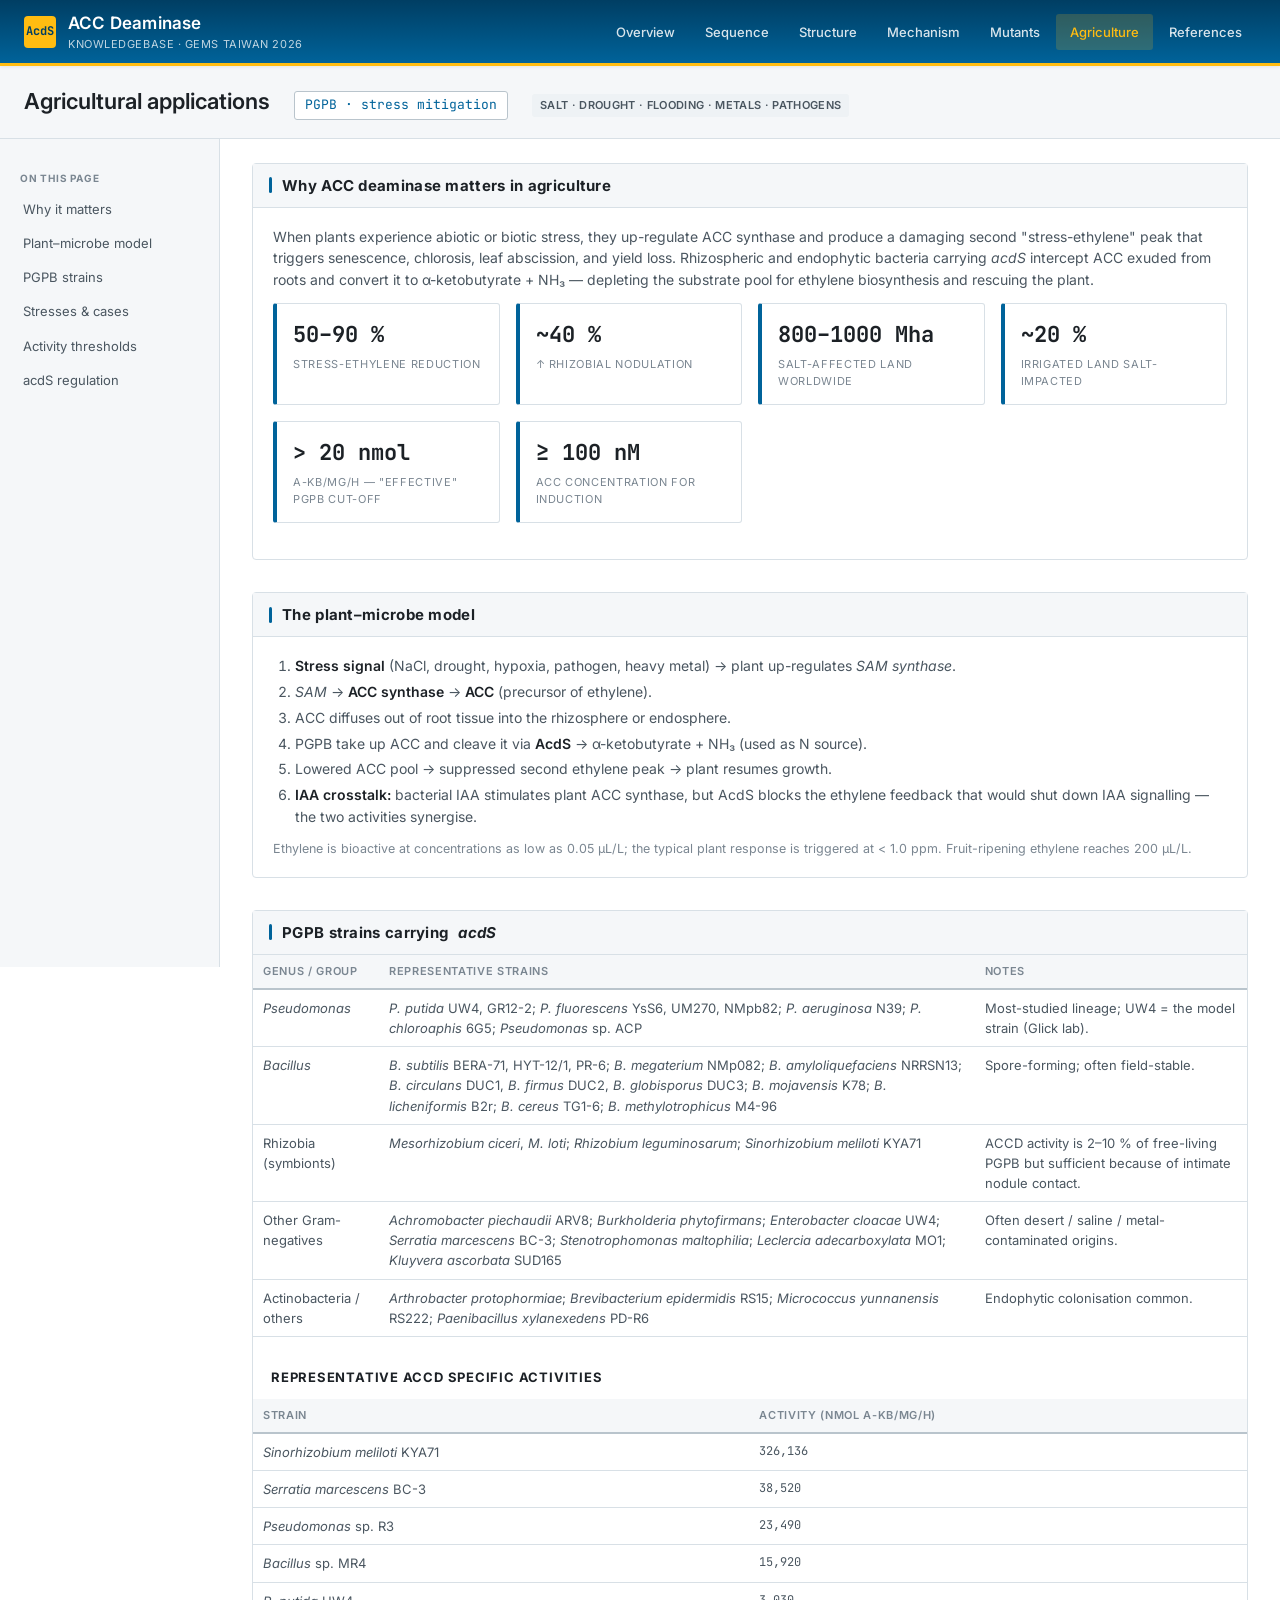
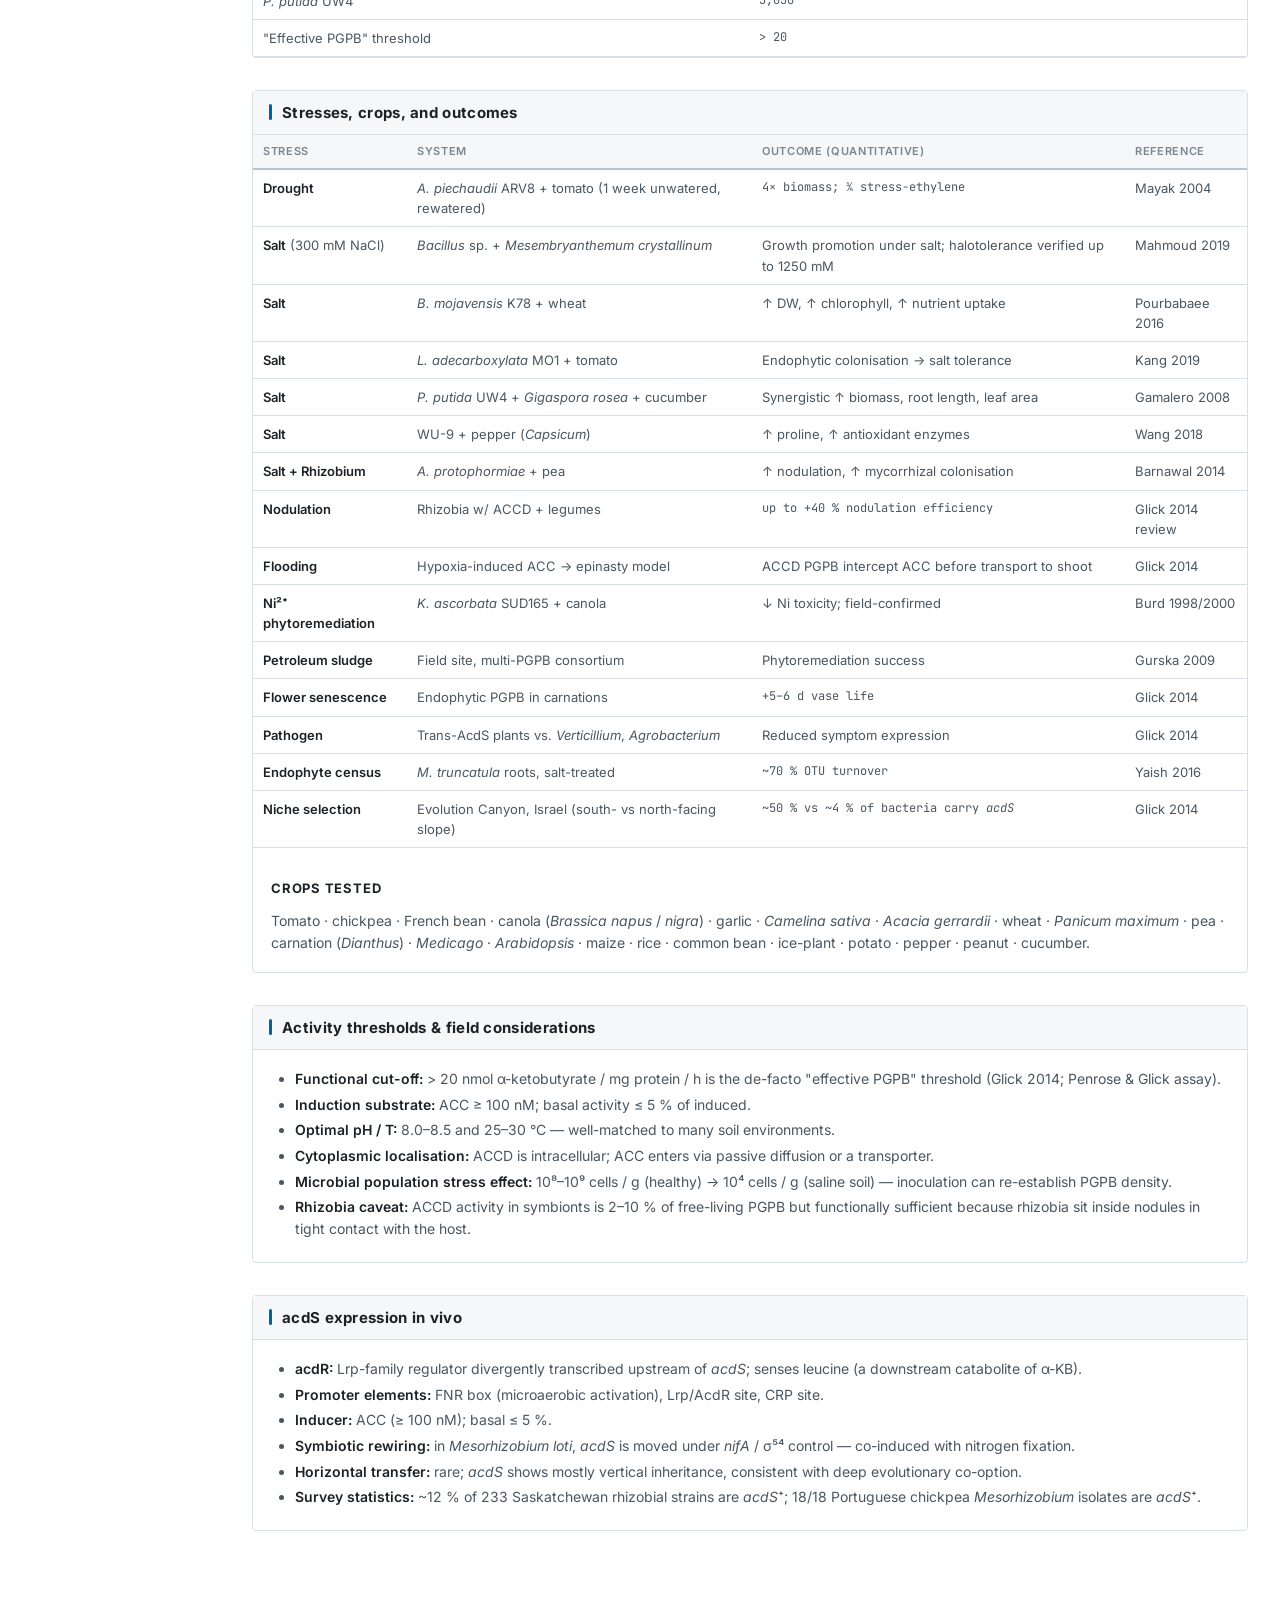
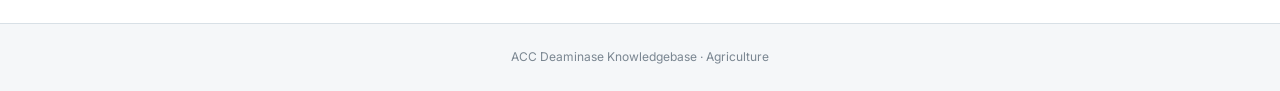
==== agriculture.html @ 2a22e68e "Add files via upload" ====
<!DOCTYPE html>
<html lang="en">
<head>
<meta charset="UTF-8">
<meta name="viewport" content="width=device-width, initial-scale=1.0">
<title>Agriculture · AcdS</title>
<link href="https://fonts.googleapis.com/css2?family=Inter:wght@400;500;600;700&family=JetBrains+Mono:wght@400;500;700&display=swap" rel="stylesheet">
<link rel="stylesheet" href="css/style.css">
</head>
<body>
<header class="site-header"></header>

<div class="entry-banner">
  <div class="inner">
    <h1>Agricultural applications</h1>
    <span class="accession">PGPB · stress mitigation</span>
    <div class="badges">
      <span class="badge length">Salt · Drought · Flooding · Metals · Pathogens</span>
    </div>
  </div>
</div>

<div class="layout">
  <aside class="sidenav">
    <h4>On this page</h4>
    <a href="#why">Why it matters</a>
    <a href="#mechanism">Plant–microbe model</a>
    <a href="#strains">PGPB strains</a>
    <a href="#stress">Stresses &amp; cases</a>
    <a href="#thresholds">Activity thresholds</a>
    <a href="#regulation">acdS regulation</a>
  </aside>

  <main class="content">

    <section class="block" id="why">
      <h2>Why ACC deaminase matters in agriculture</h2>
      <div class="body">
        <p>
          When plants experience abiotic or biotic stress, they up-regulate ACC synthase and produce
          a damaging second "stress-ethylene" peak that triggers senescence, chlorosis, leaf abscission,
          and yield loss. Rhizospheric and endophytic bacteria carrying <em>acdS</em> intercept ACC
          exuded from roots and convert it to α-ketobutyrate + NH₃ — depleting the substrate pool for
          ethylene biosynthesis and rescuing the plant.
        </p>
        <div class="stat-grid">
          <div class="stat"><div class="v">50–90 %</div><div class="l">stress-ethylene reduction</div></div>
          <div class="stat"><div class="v">~40 %</div><div class="l">↑ rhizobial nodulation</div></div>
          <div class="stat"><div class="v">800–1000 Mha</div><div class="l">salt-affected land worldwide</div></div>
          <div class="stat"><div class="v">~20 %</div><div class="l">irrigated land salt-impacted</div></div>
          <div class="stat"><div class="v">&gt; 20 nmol</div><div class="l">α-KB/mg/h — "effective" PGPB cut-off</div></div>
          <div class="stat"><div class="v">≥ 100 nM</div><div class="l">ACC concentration for induction</div></div>
        </div>
      </div>
    </section>

    <section class="block" id="mechanism">
      <h2>The plant–microbe model</h2>
      <div class="body">
        <ol>
          <li><strong>Stress signal</strong> (NaCl, drought, hypoxia, pathogen, heavy metal) → plant up-regulates <em>SAM synthase</em>.</li>
          <li><em>SAM</em> → <strong>ACC synthase</strong> → <strong>ACC</strong> (precursor of ethylene).</li>
          <li>ACC diffuses out of root tissue into the rhizosphere or endosphere.</li>
          <li>PGPB take up ACC and cleave it via <strong>AcdS</strong> → α-ketobutyrate + NH₃ (used as N source).</li>
          <li>Lowered ACC pool → suppressed second ethylene peak → plant resumes growth.</li>
          <li><strong>IAA crosstalk:</strong> bacterial IAA stimulates plant ACC synthase, but AcdS blocks the ethylene feedback that would shut down IAA signalling — the two activities synergise.</li>
        </ol>
        <p style="font-size: 12.5px; color: var(--text-mute);">Ethylene is bioactive at concentrations as low as 0.05 µL/L; the typical plant response is triggered at &lt; 1.0 ppm. Fruit-ripening ethylene reaches 200 µL/L.</p>
      </div>
    </section>

    <section class="block" id="strains">
      <h2>PGPB strains carrying <em>acdS</em></h2>
      <div class="body" style="padding: 0;">
        <table class="data">
          <thead><tr><th>Genus / group</th><th>Representative strains</th><th>Notes</th></tr></thead>
          <tbody>
            <tr><td><em>Pseudomonas</em></td>
                <td><em>P. putida</em> UW4, GR12-2; <em>P. fluorescens</em> YsS6, UM270, NMpb82; <em>P. aeruginosa</em> N39; <em>P. chloroaphis</em> 6G5; <em>Pseudomonas</em> sp. ACP</td>
                <td>Most-studied lineage; UW4 = the model strain (Glick lab).</td></tr>
            <tr><td><em>Bacillus</em></td>
                <td><em>B. subtilis</em> BERA-71, HYT-12/1, PR-6; <em>B. megaterium</em> NMp082; <em>B. amyloliquefaciens</em> NRRSN13; <em>B. circulans</em> DUC1, <em>B. firmus</em> DUC2, <em>B. globisporus</em> DUC3; <em>B. mojavensis</em> K78; <em>B. licheniformis</em> B2r; <em>B. cereus</em> TG1-6; <em>B. methylotrophicus</em> M4-96</td>
                <td>Spore-forming; often field-stable.</td></tr>
            <tr><td>Rhizobia (symbionts)</td>
                <td><em>Mesorhizobium ciceri</em>, <em>M. loti</em>; <em>Rhizobium leguminosarum</em>; <em>Sinorhizobium meliloti</em> KYA71</td>
                <td>ACCD activity is 2–10 % of free-living PGPB but sufficient because of intimate nodule contact.</td></tr>
            <tr><td>Other Gram-negatives</td>
                <td><em>Achromobacter piechaudii</em> ARV8; <em>Burkholderia phytofirmans</em>; <em>Enterobacter cloacae</em> UW4; <em>Serratia marcescens</em> BC-3; <em>Stenotrophomonas maltophilia</em>; <em>Leclercia adecarboxylata</em> MO1; <em>Kluyvera ascorbata</em> SUD165</td>
                <td>Often desert / saline / metal-contaminated origins.</td></tr>
            <tr><td>Actinobacteria / others</td>
                <td><em>Arthrobacter protophormiae</em>; <em>Brevibacterium epidermidis</em> RS15; <em>Micrococcus yunnanensis</em> RS222; <em>Paenibacillus xylanexedens</em> PD-R6</td>
                <td>Endophytic colonisation common.</td></tr>
          </tbody>
        </table>

        <h3 style="padding: 18px 18px 0;">Representative ACCD specific activities</h3>
        <table class="data">
          <thead><tr><th>Strain</th><th>Activity (nmol α-KB/mg/h)</th></tr></thead>
          <tbody>
            <tr><td><em>Sinorhizobium meliloti</em> KYA71</td><td class="mono">326,136</td></tr>
            <tr><td><em>Serratia marcescens</em> BC-3</td><td class="mono">38,520</td></tr>
            <tr><td><em>Pseudomonas</em> sp. R3</td><td class="mono">23,490</td></tr>
            <tr><td><em>Bacillus</em> sp. MR4</td><td class="mono">15,920</td></tr>
            <tr><td><em>P. putida</em> UW4</td><td class="mono">3,030</td></tr>
            <tr><td>"Effective PGPB" threshold</td><td class="mono">&gt; 20</td></tr>
          </tbody>
        </table>
      </div>
    </section>

    <section class="block" id="stress">
      <h2>Stresses, crops, and outcomes</h2>
      <div class="body" style="padding: 0;">
        <table class="data">
          <thead>
            <tr><th>Stress</th><th>System</th><th>Outcome (quantitative)</th><th>Reference</th></tr>
          </thead>
          <tbody>
            <tr><td><strong>Drought</strong></td>
                <td><em>A. piechaudii</em> ARV8 + tomato (1 week unwatered, rewatered)</td>
                <td class="mono">4× biomass; ¼ stress-ethylene</td>
                <td>Mayak 2004</td></tr>
            <tr><td><strong>Salt</strong> (300 mM NaCl)</td>
                <td><em>Bacillus</em> sp. + <em>Mesembryanthemum crystallinum</em></td>
                <td>Growth promotion under salt; halotolerance verified up to 1250 mM</td>
                <td>Mahmoud 2019</td></tr>
            <tr><td><strong>Salt</strong></td>
                <td><em>B. mojavensis</em> K78 + wheat</td>
                <td>↑ DW, ↑ chlorophyll, ↑ nutrient uptake</td>
                <td>Pourbabaee 2016</td></tr>
            <tr><td><strong>Salt</strong></td>
                <td><em>L. adecarboxylata</em> MO1 + tomato</td>
                <td>Endophytic colonisation → salt tolerance</td>
                <td>Kang 2019</td></tr>
            <tr><td><strong>Salt</strong></td>
                <td><em>P. putida</em> UW4 + <em>Gigaspora rosea</em> + cucumber</td>
                <td>Synergistic ↑ biomass, root length, leaf area</td>
                <td>Gamalero 2008</td></tr>
            <tr><td><strong>Salt</strong></td>
                <td>WU-9 + pepper (<em>Capsicum</em>)</td>
                <td>↑ proline, ↑ antioxidant enzymes</td>
                <td>Wang 2018</td></tr>
            <tr><td><strong>Salt + Rhizobium</strong></td>
                <td><em>A. protophormiae</em> + pea</td>
                <td>↑ nodulation, ↑ mycorrhizal colonisation</td>
                <td>Barnawal 2014</td></tr>
            <tr><td><strong>Nodulation</strong></td>
                <td>Rhizobia w/ ACCD + legumes</td>
                <td class="mono">up to +40 % nodulation efficiency</td>
                <td>Glick 2014 review</td></tr>
            <tr><td><strong>Flooding</strong></td>
                <td>Hypoxia-induced ACC → epinasty model</td>
                <td>ACCD PGPB intercept ACC before transport to shoot</td>
                <td>Glick 2014</td></tr>
            <tr><td><strong>Ni²⁺ phytoremediation</strong></td>
                <td><em>K. ascorbata</em> SUD165 + canola</td>
                <td>↓ Ni toxicity; field-confirmed</td>
                <td>Burd 1998/2000</td></tr>
            <tr><td><strong>Petroleum sludge</strong></td>
                <td>Field site, multi-PGPB consortium</td>
                <td>Phytoremediation success</td>
                <td>Gurska 2009</td></tr>
            <tr><td><strong>Flower senescence</strong></td>
                <td>Endophytic PGPB in carnations</td>
                <td class="mono">+5–6 d vase life</td>
                <td>Glick 2014</td></tr>
            <tr><td><strong>Pathogen</strong></td>
                <td>Trans-AcdS plants vs. <em>Verticillium</em>, <em>Agrobacterium</em></td>
                <td>Reduced symptom expression</td>
                <td>Glick 2014</td></tr>
            <tr><td><strong>Endophyte census</strong></td>
                <td><em>M. truncatula</em> roots, salt-treated</td>
                <td class="mono">~70 % OTU turnover</td>
                <td>Yaish 2016</td></tr>
            <tr><td><strong>Niche selection</strong></td>
                <td>Evolution Canyon, Israel (south- vs north-facing slope)</td>
                <td class="mono">~50 % vs ~4 % of bacteria carry <em>acdS</em></td>
                <td>Glick 2014</td></tr>
          </tbody>
        </table>

        <h3 style="padding: 18px 18px 0;">Crops tested</h3>
        <div style="padding: 0 18px 18px;">
          <p>Tomato · chickpea · French bean · canola (<em>Brassica napus</em> / <em>nigra</em>) · garlic · <em>Camelina sativa</em> · <em>Acacia gerrardii</em> · wheat · <em>Panicum maximum</em> · pea · carnation (<em>Dianthus</em>) · <em>Medicago</em> · <em>Arabidopsis</em> · maize · rice · common bean · ice-plant · potato · pepper · peanut · cucumber.</p>
        </div>
      </div>
    </section>

    <section class="block" id="thresholds">
      <h2>Activity thresholds &amp; field considerations</h2>
      <div class="body">
        <ul>
          <li><strong>Functional cut-off:</strong> &gt; 20 nmol α-ketobutyrate / mg protein / h is the de-facto "effective PGPB" threshold (Glick 2014; Penrose &amp; Glick assay).</li>
          <li><strong>Induction substrate:</strong> ACC ≥ 100 nM; basal activity ≤ 5 % of induced.</li>
          <li><strong>Optimal pH / T:</strong> 8.0–8.5 and 25–30 °C — well-matched to many soil environments.</li>
          <li><strong>Cytoplasmic localisation:</strong> ACCD is intracellular; ACC enters via passive diffusion or a transporter.</li>
          <li><strong>Microbial population stress effect:</strong> 10⁸–10⁹ cells / g (healthy) → 10⁴ cells / g (saline soil) — inoculation can re-establish PGPB density.</li>
          <li><strong>Rhizobia caveat:</strong> ACCD activity in symbionts is 2–10 % of free-living PGPB but functionally sufficient because rhizobia sit inside nodules in tight contact with the host.</li>
        </ul>
      </div>
    </section>

    <section class="block" id="regulation">
      <h2>acdS expression in vivo</h2>
      <div class="body">
        <ul>
          <li><strong>acdR:</strong> Lrp-family regulator divergently transcribed upstream of <em>acdS</em>; senses leucine (a downstream catabolite of α-KB).</li>
          <li><strong>Promoter elements:</strong> FNR box (microaerobic activation), Lrp/AcdR site, CRP site.</li>
          <li><strong>Inducer:</strong> ACC (≥ 100 nM); basal ≤ 5 %.</li>
          <li><strong>Symbiotic rewiring:</strong> in <em>Mesorhizobium loti</em>, <em>acdS</em> is moved under <em>nifA</em> / σ⁵⁴ control — co-induced with nitrogen fixation.</li>
          <li><strong>Horizontal transfer:</strong> rare; <em>acdS</em> shows mostly vertical inheritance, consistent with deep evolutionary co-option.</li>
          <li><strong>Survey statistics:</strong> ~12 % of 233 Saskatchewan rhizobial strains are <em>acdS</em>⁺; 18/18 Portuguese chickpea <em>Mesorhizobium</em> isolates are <em>acdS</em>⁺.</li>
        </ul>
      </div>
    </section>

  </main>
</div>

<footer class="site-footer">ACC Deaminase Knowledgebase · Agriculture</footer>
<script src="js/nav.js"></script>
</body>
</html>
---- css/style.css ----
/* ============================================================
   ACC Deaminase Knowledgebase — UniProt-inspired styling
   ============================================================ */

:root {
  --bg: #ffffff;
  --bg-alt: #f5f7f9;
  --bg-shade: #eef2f5;
  --border: #d8e0e6;
  --border-strong: #b9c4cc;
  --text: #1c2126;
  --text-soft: #4a5660;
  --text-mute: #7a8691;
  --link: #00639a;
  --link-hover: #003e63;
  --header-bg: #003e63;
  --header-bg-2: #00639a;

  /* Feature/annotation colors (matching UniProt feature palette) */
  --feat-active: #ff7043;     /* active site (orange) */
  --feat-binding: #2e7dd7;    /* binding site (blue) */
  --feat-modres: #c62828;     /* modified residue (red, PLP) */
  --feat-mutagen: #7b1fa2;    /* mutagenesis (purple) */
  --feat-motif: #2e7d32;      /* motif/region (green) */
  --feat-domain: #f9a825;     /* domain (yellow) */

  --mono: 'JetBrains Mono', 'Roboto Mono', 'SF Mono', Consolas, monospace;
  --sans: 'Inter', -apple-system, 'Segoe UI', Helvetica, Arial, sans-serif;
}

* { box-sizing: border-box; margin: 0; padding: 0; }

html { scroll-behavior: smooth; scroll-padding-top: 72px; }

body {
  font-family: var(--sans);
  font-size: 14px;
  line-height: 1.55;
  color: var(--text);
  background: var(--bg);
}

a { color: var(--link); text-decoration: none; }
a:hover { color: var(--link-hover); text-decoration: underline; }

/* ===== TOP HEADER ===== */
header.site-header {
  background: linear-gradient(180deg, var(--header-bg) 0%, var(--header-bg-2) 100%);
  color: #fff;
  border-bottom: 3px solid #ffbc11;
  position: sticky;
  top: 0;
  z-index: 100;
  box-shadow: 0 1px 4px rgba(0,0,0,0.08);
}
.header-row {
  max-width: 1400px; margin: 0 auto;
  padding: 10px 24px;
  display: flex; justify-content: space-between; align-items: center;
  gap: 24px;
}
.brand {
  display: flex; align-items: center; gap: 12px;
  font-size: 17px; font-weight: 600; letter-spacing: 0.2px;
  color: #fff;
}
.brand:hover { text-decoration: none; color: #ffbc11; }
.brand .logo {
  width: 32px; height: 32px; border-radius: 4px;
  background: #ffbc11; color: var(--header-bg);
  display: grid; place-items: center;
  font-family: var(--mono); font-weight: 700; font-size: 12px;
}
.brand small {
  display: block; font-size: 11px; font-weight: 400;
  opacity: 0.75; letter-spacing: 0.05em; text-transform: uppercase;
}
nav.primary { display: flex; gap: 2px; flex-wrap: wrap; }
nav.primary a {
  color: rgba(255,255,255,0.85);
  font-size: 13px; font-weight: 500;
  padding: 8px 14px; border-radius: 3px;
  transition: background 0.15s, color 0.15s;
}
nav.primary a:hover { background: rgba(255,255,255,0.12); color: #fff; text-decoration: none; }
nav.primary a.active { background: rgba(255,188,17,0.18); color: #ffbc11; }

/* ===== ENTRY BANNER (UniProt-style protein header) ===== */
.entry-banner {
  background: var(--bg-alt);
  border-bottom: 1px solid var(--border);
  padding: 18px 24px;
}
.entry-banner .inner {
  max-width: 1400px; margin: 0 auto;
  display: flex; flex-wrap: wrap; gap: 24px; align-items: baseline;
}
.entry-banner h1 {
  font-size: 22px; font-weight: 600; color: var(--text);
}
.entry-banner h1 .italic { font-style: italic; }
.entry-banner .accession {
  font-family: var(--mono); font-size: 13px;
  background: #fff; border: 1px solid var(--border-strong);
  padding: 3px 10px; border-radius: 3px;
  color: var(--link);
}
.entry-banner .badges { display: flex; gap: 6px; flex-wrap: wrap; }
.badge {
  display: inline-block;
  font-size: 11px; font-weight: 600;
  padding: 3px 8px; border-radius: 3px;
  letter-spacing: 0.03em;
  text-transform: uppercase;
}
.badge.reviewed { background: #ffd54f; color: #4a3500; }
.badge.ec       { background: #e3f2fd; color: #00639a; border: 1px solid #b3d9f0; }
.badge.length   { background: var(--bg-shade); color: var(--text-soft); }
.badge.organism { background: #f3e5f5; color: #6a1b9a; font-style: italic; text-transform: none; }

/* ===== LAYOUT ===== */
.layout {
  max-width: 1400px; margin: 0 auto;
  display: grid; grid-template-columns: 220px 1fr;
  gap: 0;
}
aside.sidenav {
  border-right: 1px solid var(--border);
  background: var(--bg-alt);
  padding: 20px 0;
  position: sticky;
  top: 72px;
  align-self: start;
  height: calc(100vh - 72px);
  overflow-y: auto;
}
aside.sidenav h4 {
  font-size: 10px; font-weight: 700; text-transform: uppercase;
  letter-spacing: 0.08em; color: var(--text-mute);
  padding: 12px 20px 6px;
}
aside.sidenav a {
  display: block;
  padding: 7px 20px;
  font-size: 13px; color: var(--text-soft);
  border-left: 3px solid transparent;
}
aside.sidenav a:hover { background: var(--bg-shade); text-decoration: none; color: var(--text); }
aside.sidenav a.active { border-left-color: var(--link); color: var(--link); font-weight: 600; background: #fff; }

main.content { padding: 24px 32px 60px; min-width: 0; }

/* ===== SECTIONS ===== */
section.block {
  margin-bottom: 32px;
  border: 1px solid var(--border);
  border-radius: 4px;
  background: #fff;
}
section.block > h2 {
  font-size: 15px; font-weight: 700;
  background: var(--bg-alt);
  border-bottom: 1px solid var(--border);
  padding: 10px 16px;
  color: var(--text);
  letter-spacing: 0.02em;
  display: flex; align-items: center; gap: 10px;
}
section.block > h2::before {
  content: ''; width: 3px; height: 16px; background: var(--link); border-radius: 2px;
}
section.block .body { padding: 18px 20px; }
section.block .body > * + * { margin-top: 12px; }
section.block h3 {
  font-size: 13px; font-weight: 700; color: var(--text);
  text-transform: uppercase; letter-spacing: 0.06em;
  margin-top: 18px;
}
section.block p { color: var(--text-soft); }
section.block ul, section.block ol { margin-left: 22px; color: var(--text-soft); }
section.block li { margin-bottom: 4px; }
section.block strong { color: var(--text); font-weight: 600; }

/* ===== TABLES ===== */
table.data {
  width: 100%; border-collapse: collapse;
  font-size: 13px;
}
table.data th {
  text-align: left; font-weight: 600; font-size: 11px;
  text-transform: uppercase; letter-spacing: 0.06em;
  color: var(--text-mute);
  background: var(--bg-alt);
  padding: 8px 10px;
  border-bottom: 2px solid var(--border-strong);
}
table.data td {
  padding: 8px 10px;
  border-bottom: 1px solid var(--border);
  color: var(--text-soft);
  vertical-align: top;
}
table.data tr:hover td { background: #fafcfd; }
table.data td.mono, table.data th.mono { font-family: var(--mono); font-size: 12px; }
table.data td .pos { font-family: var(--mono); color: var(--link); font-weight: 600; }

/* ===== FEATURE PILL ===== */
.feat {
  display: inline-block; padding: 1px 6px;
  font-size: 11px; font-weight: 600;
  border-radius: 2px; color: #fff;
  font-family: var(--sans);
  letter-spacing: 0.02em;
}
.feat.active   { background: var(--feat-active); }
.feat.binding  { background: var(--feat-binding); }
.feat.modres   { background: var(--feat-modres); }
.feat.mutagen  { background: var(--feat-mutagen); }
.feat.motif    { background: var(--feat-motif); }
.feat.domain   { background: var(--feat-domain); color: #4a3500; }

/* ===== SEQUENCE VIEWER ===== */
.seq-controls {
  display: flex; flex-wrap: wrap; gap: 8px;
  padding: 12px 16px;
  background: var(--bg-alt);
  border-bottom: 1px solid var(--border);
  font-size: 12px;
}
.seq-controls button {
  font-family: var(--sans); font-size: 12px;
  border: 1px solid var(--border-strong);
  background: #fff; color: var(--text-soft);
  padding: 4px 10px; border-radius: 3px;
  cursor: pointer; display: flex; align-items: center; gap: 6px;
}
.seq-controls button:hover { background: var(--bg-shade); }
.seq-controls button.on { background: var(--link); color: #fff; border-color: var(--link); }
.seq-controls .swatch {
  display: inline-block; width: 10px; height: 10px; border-radius: 2px;
}

.seq-track-legend {
  padding: 8px 16px; font-size: 11px; color: var(--text-mute);
  border-bottom: 1px solid var(--border);
  display: flex; gap: 16px; flex-wrap: wrap;
}
.seq-track-legend span { display: flex; align-items: center; gap: 4px; }

.sequence-display {
  font-family: var(--mono);
  font-size: 13px; line-height: 1.9;
  letter-spacing: 0.05em;
  padding: 18px 16px;
  background: #fff;
  overflow-x: auto;
  white-space: nowrap;
}
.seq-row { display: flex; gap: 14px; align-items: baseline; }
.seq-row .seq-num {
  display: inline-block; width: 42px;
  text-align: right; color: var(--text-mute);
  font-size: 11px; user-select: none;
}
.seq-row .seq-chunk { display: inline-flex; gap: 8px; }
.seq-row .seq-chunk span.aa {
  position: relative;
  display: inline-block; width: 12px; text-align: center;
  cursor: default; color: var(--text);
  transition: background 0.1s;
}
.seq-row .seq-chunk span.aa.feat-active   { background: var(--feat-active); color: #fff; font-weight: 700; }
.seq-row .seq-chunk span.aa.feat-binding  { background: var(--feat-binding); color: #fff; font-weight: 700; }
.seq-row .seq-chunk span.aa.feat-modres   { background: var(--feat-modres); color: #fff; font-weight: 700; }
.seq-row .seq-chunk span.aa.feat-mutagen  { outline: 2px solid var(--feat-mutagen); outline-offset: -2px; font-weight: 700; }
.seq-row .seq-chunk span.aa.feat-motif    { background: rgba(46,125,50,0.18); }

.seq-row .seq-chunk span.aa:hover { background: #ffe082; color: var(--text); z-index: 2; }
.seq-row .seq-chunk span.aa:hover::after {
  content: attr(data-tip);
  position: absolute; bottom: 130%; left: 50%; transform: translateX(-50%);
  background: var(--text); color: #fff;
  padding: 4px 8px; border-radius: 3px;
  font-family: var(--sans); font-size: 11px;
  white-space: nowrap; z-index: 99;
  letter-spacing: 0;
  pointer-events: none;
}

/* ===== MECHANISM CARDS ===== */
.steps {
  display: grid; gap: 12px;
  grid-template-columns: repeat(auto-fit, minmax(260px, 1fr));
  margin-top: 8px;
}
.step-card {
  background: var(--bg-alt); border: 1px solid var(--border);
  border-radius: 4px; padding: 14px;
  position: relative;
}
.step-card .n {
  position: absolute; top: -10px; left: 12px;
  background: var(--link); color: #fff;
  font-family: var(--mono); font-size: 12px; font-weight: 700;
  padding: 2px 8px; border-radius: 2px;
}
.step-card h4 { font-size: 13px; font-weight: 700; margin: 6px 0 6px; color: var(--text); }
.step-card p  { font-size: 12.5px; color: var(--text-soft); }

/* ===== INFO CARDS / KEY-VALUE ===== */
.kv-grid {
  display: grid; grid-template-columns: 180px 1fr;
  gap: 6px 16px;
  font-size: 13px;
}
.kv-grid dt { color: var(--text-mute); font-weight: 500; }
.kv-grid dd { color: var(--text); font-family: var(--mono); font-size: 12.5px; }

/* ===== HERO STATS ===== */
.stat-grid {
  display: grid; grid-template-columns: repeat(auto-fit, minmax(180px,1fr));
  gap: 16px; margin: 18px 0;
}
.stat {
  background: #fff; border: 1px solid var(--border);
  border-left: 4px solid var(--link);
  padding: 14px 16px; border-radius: 3px;
}
.stat .v {
  font-family: var(--mono); font-size: 22px; font-weight: 700;
  color: var(--text);
}
.stat .l {
  font-size: 11px; text-transform: uppercase; letter-spacing: 0.06em;
  color: var(--text-mute); margin-top: 4px;
}

/* ===== FOOTER ===== */
footer.site-footer {
  border-top: 1px solid var(--border);
  background: var(--bg-alt);
  padding: 24px;
  font-size: 12px; color: var(--text-mute);
  text-align: center;
}

/* ===== ALERTS/CALLOUTS ===== */
.callout {
  border-left: 3px solid var(--link);
  background: #f0f7fc;
  padding: 12px 16px; border-radius: 0 3px 3px 0;
  font-size: 13px; color: var(--text-soft);
}
.callout.warn { border-left-color: var(--feat-active); background: #fff4ed; }
.callout.note { border-left-color: var(--feat-motif); background: #f0f7ee; }

/* ===== MOBILE ===== */
@media (max-width: 900px) {
  .layout { grid-template-columns: 1fr; }
  aside.sidenav {
    position: static; height: auto; border-right: none;
    border-bottom: 1px solid var(--border); padding: 8px 0;
  }
  aside.sidenav h4 { display: none; }
  aside.sidenav { display: flex; flex-wrap: wrap; gap: 4px; padding: 8px; }
  aside.sidenav a { border-left: none; border-radius: 3px; padding: 5px 10px; }
  nav.primary { gap: 0; }
  nav.primary a { padding: 6px 10px; font-size: 12px; }
  main.content { padding: 16px; }
}

/* ===== HOME CARDS ===== */
.home-grid {
  display: grid; grid-template-columns: repeat(auto-fit, minmax(260px, 1fr));
  gap: 14px; margin-top: 18px;
}
.home-card {
  display: block; padding: 18px;
  border: 1px solid var(--border);
  border-radius: 4px;
  background: #fff;
  transition: all 0.15s;
  color: var(--text);
}
.home-card:hover {
  border-color: var(--link); transform: translateY(-1px);
  box-shadow: 0 4px 12px rgba(0,99,154,0.08);
  text-decoration: none;
}
.home-card h3 { font-size: 14px; font-weight: 700; color: var(--link); margin-bottom: 6px; }
.home-card p { font-size: 12.5px; color: var(--text-soft); }
.home-card .icon {
  font-family: var(--mono); font-size: 11px; font-weight: 700;
  color: var(--text-mute); margin-bottom: 8px;
}

/* Print */
@media print {
  header.site-header, aside.sidenav, footer.site-footer { display: none; }
  .layout { grid-template-columns: 1fr; }
}
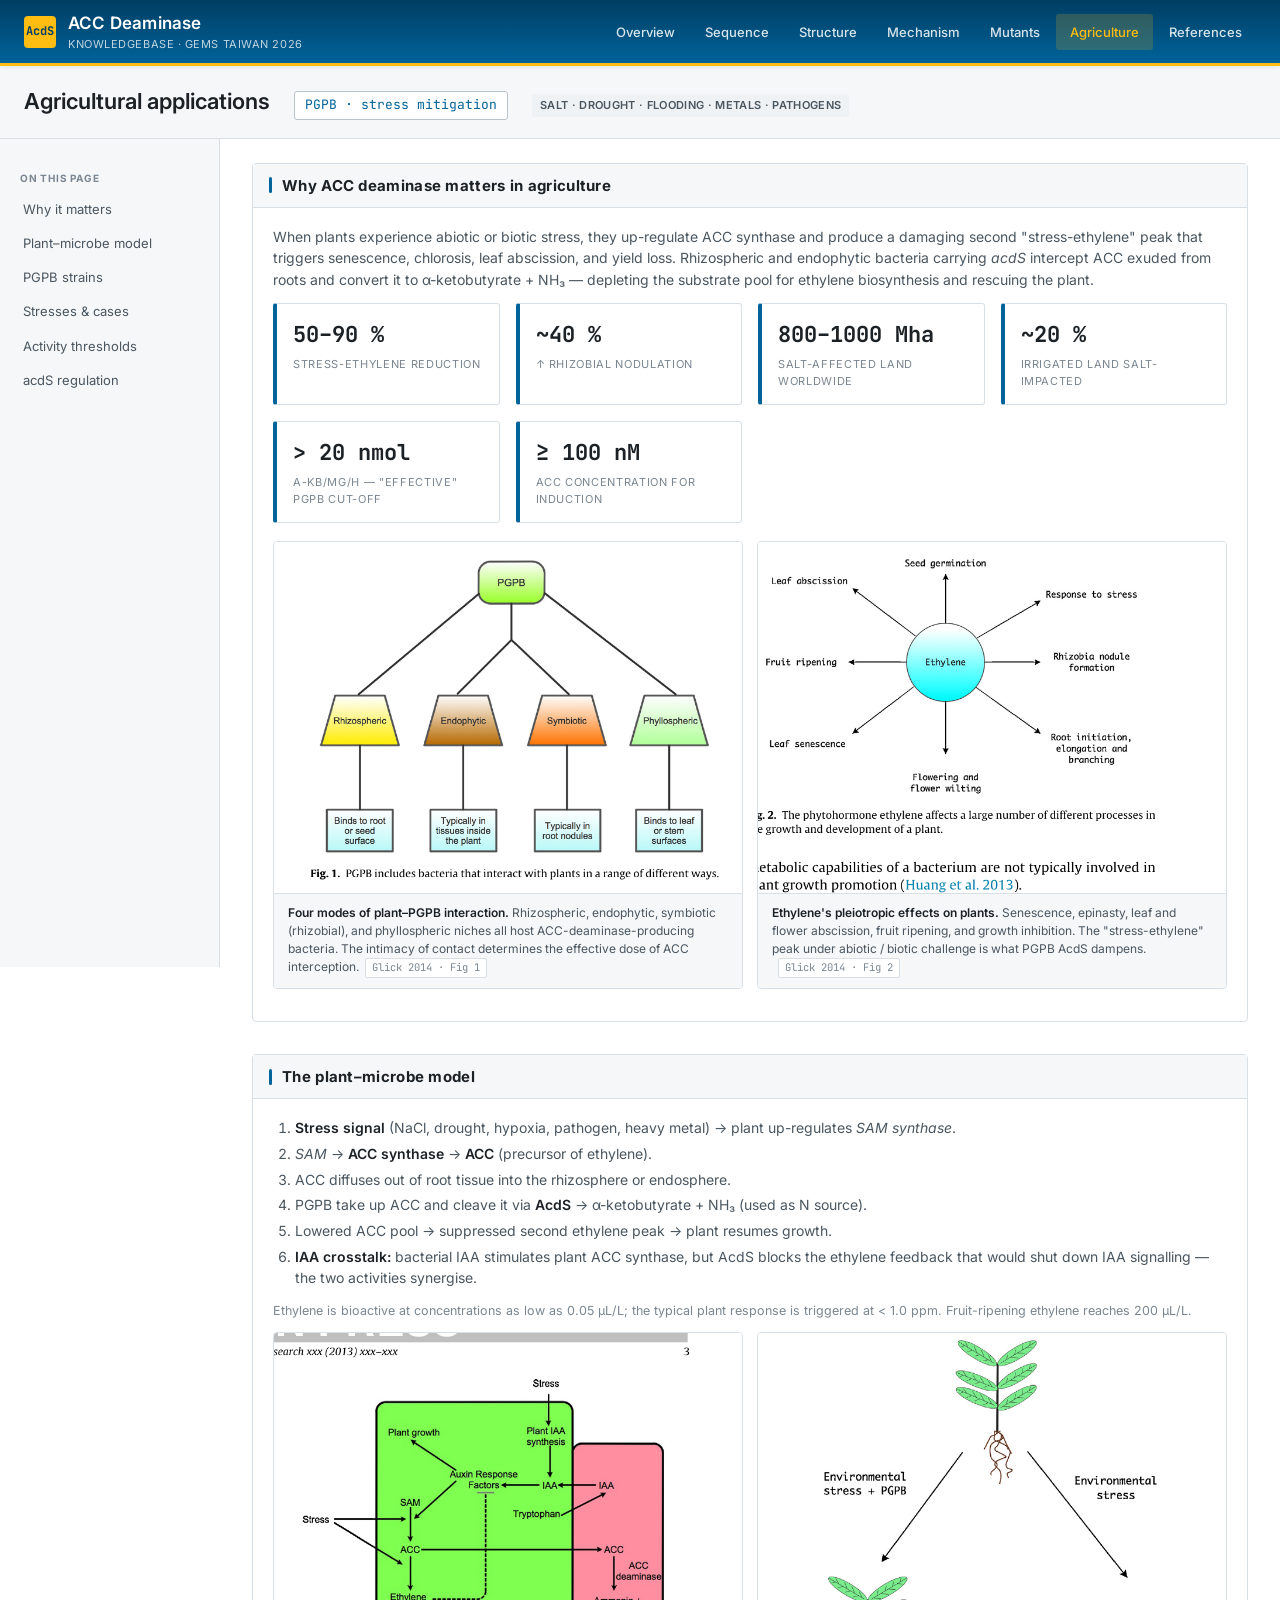
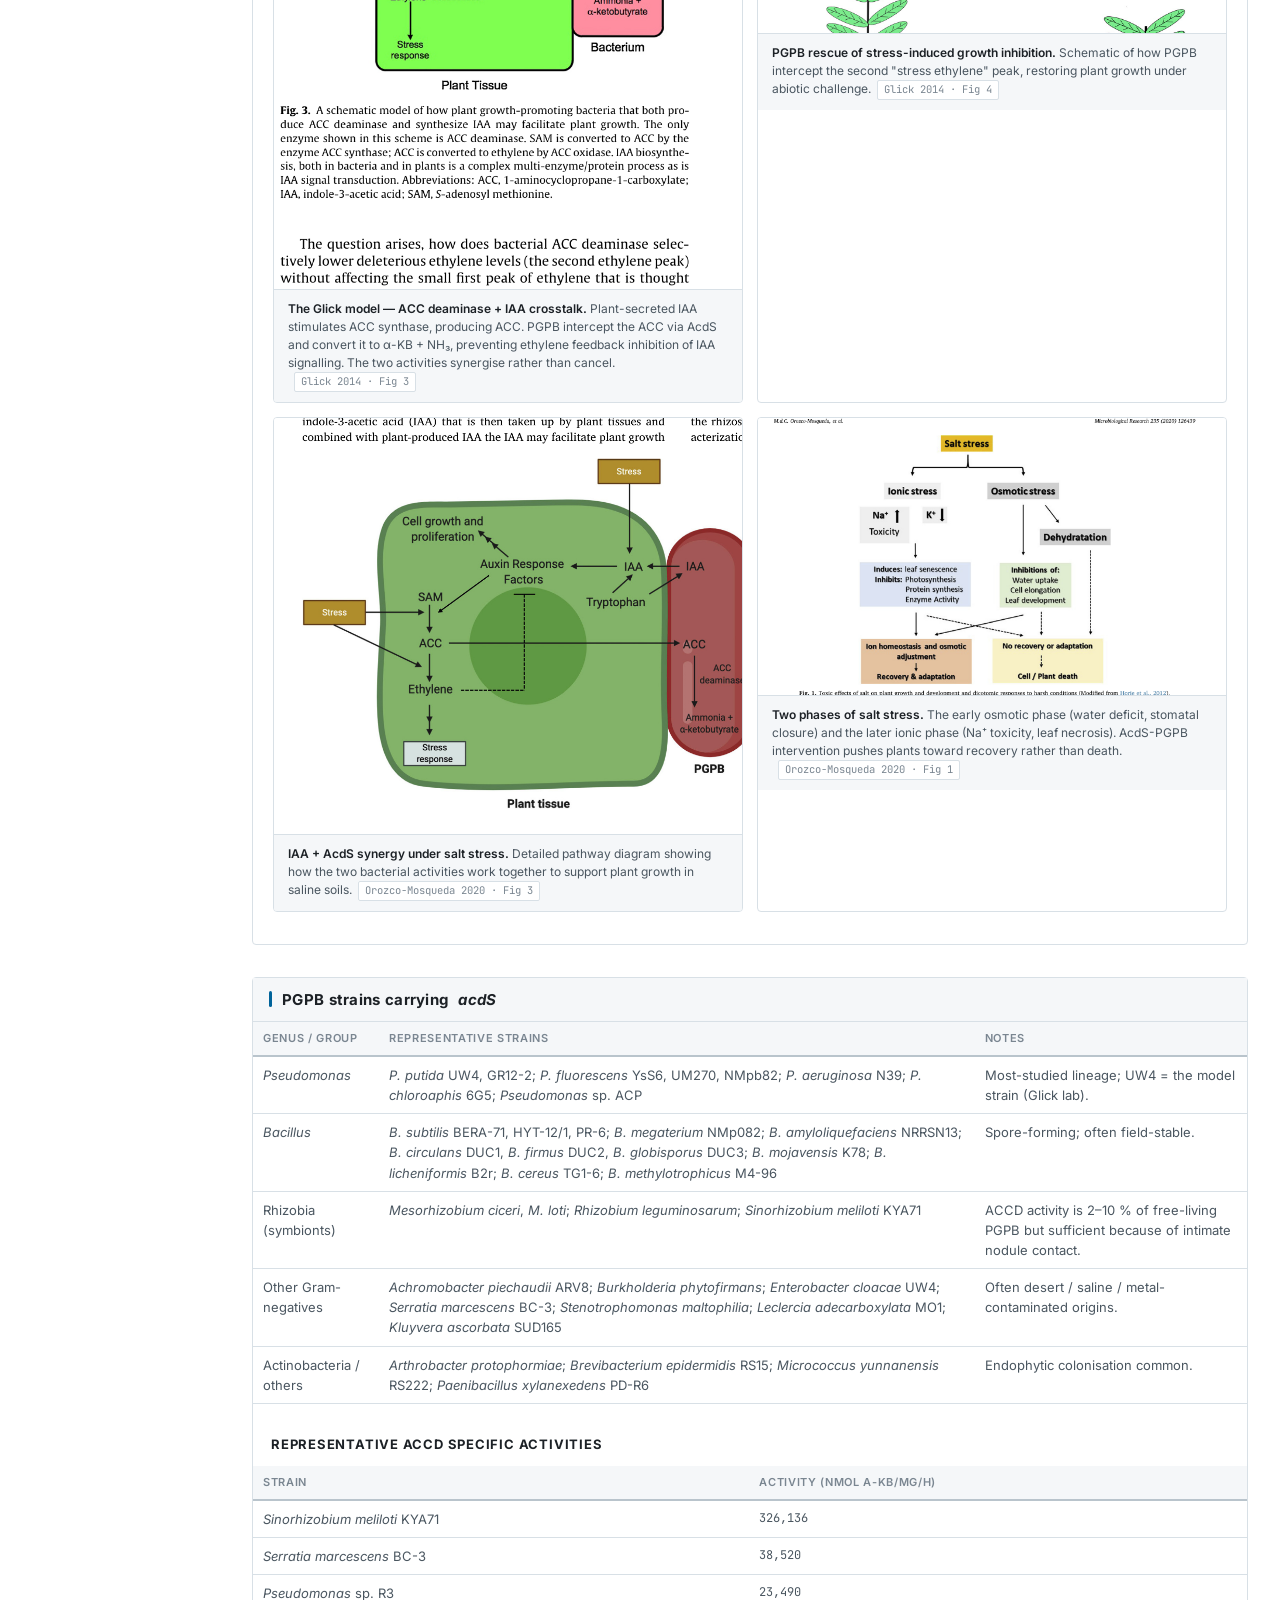
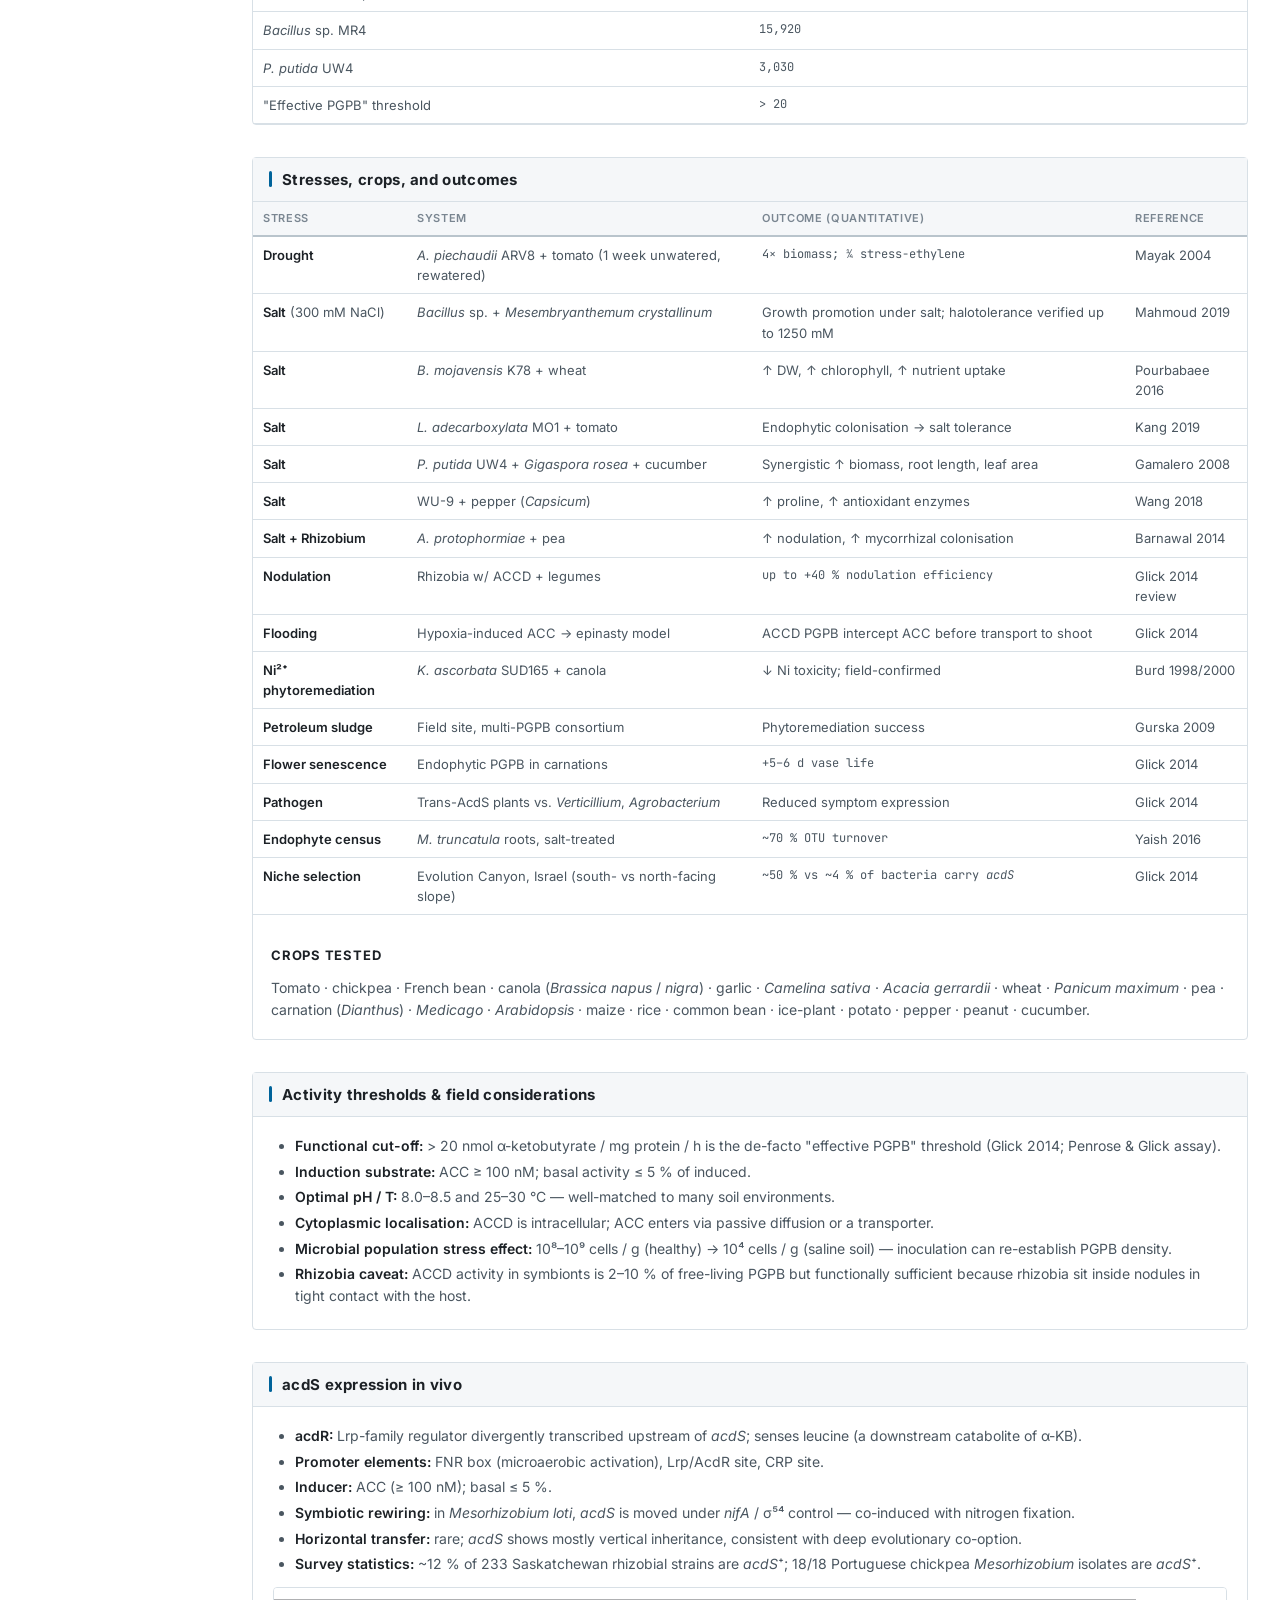
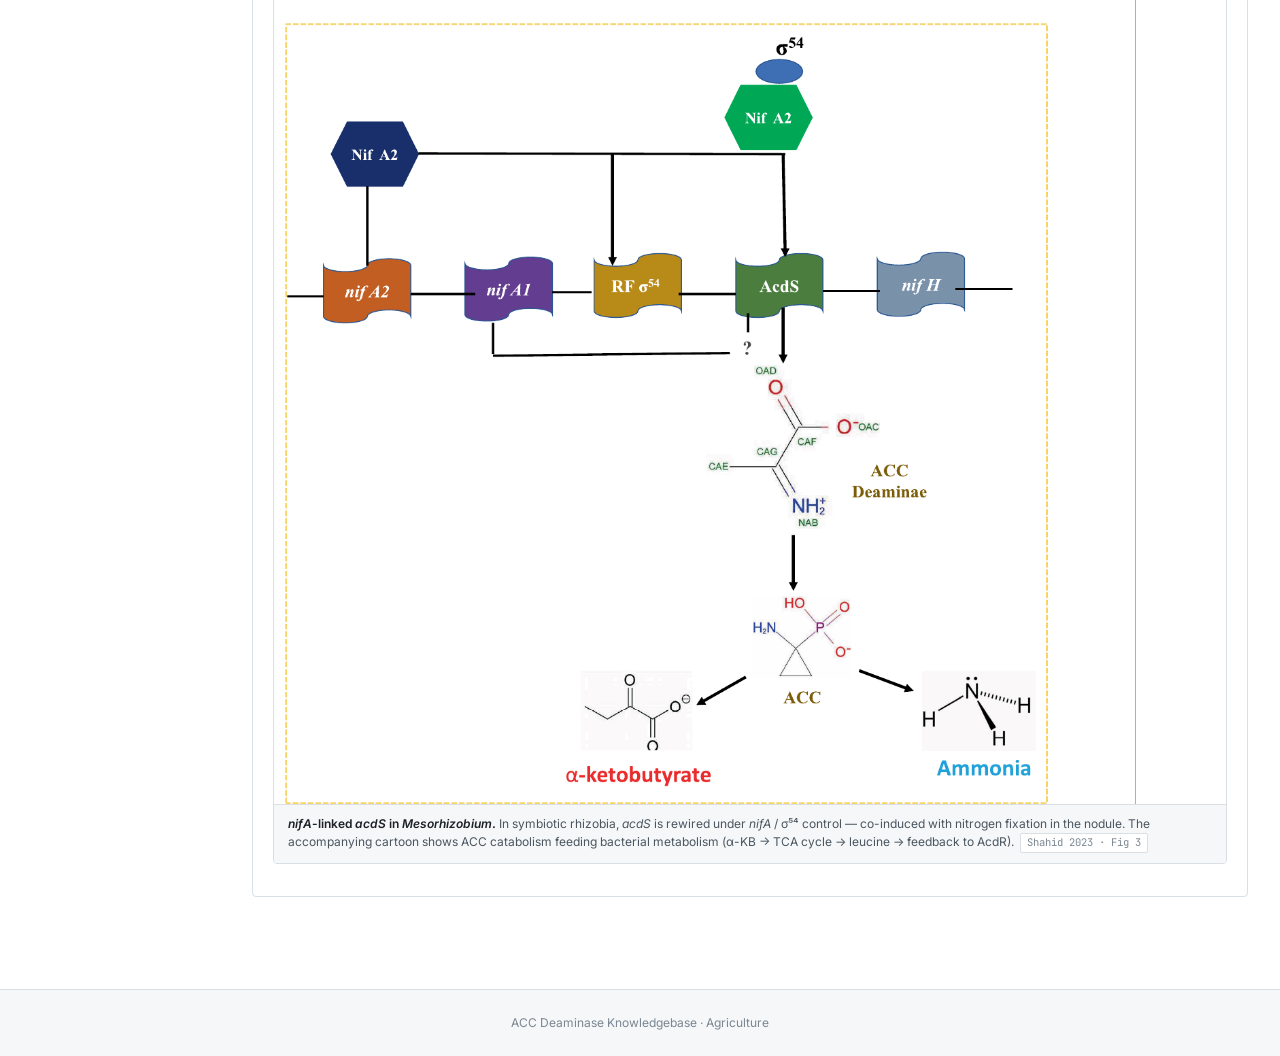
==== commit cc4e2426: "Add files via upload" ====
--- a/agriculture.html
+++ b/agriculture.html
@@ -51,6 +51,17 @@
           <div class="stat"><div class="v">&gt; 20 nmol</div><div class="l">α-KB/mg/h — "effective" PGPB cut-off</div></div>
           <div class="stat"><div class="v">≥ 100 nM</div><div class="l">ACC concentration for induction</div></div>
         </div>
+
+        <div class="fig-grid cols-2">
+          <figure class="fig">
+            <img src="figures/glick2014_pgpb_overview.png" alt="Four PGPB interaction modes">
+            <figcaption><strong>Four modes of plant–PGPB interaction.</strong> Rhizospheric, endophytic, symbiotic (rhizobial), and phyllospheric niches all host ACC-deaminase-producing bacteria. The intimacy of contact determines the effective dose of ACC interception.<span class="src">Glick 2014 · Fig 1</span></figcaption>
+          </figure>
+          <figure class="fig">
+            <img src="figures/glick2014_ethylene_effects.png" alt="Ethylene's effects on plant physiology">
+            <figcaption><strong>Ethylene's pleiotropic effects on plants.</strong> Senescence, epinasty, leaf and flower abscission, fruit ripening, and growth inhibition. The "stress-ethylene" peak under abiotic / biotic challenge is what PGPB AcdS dampens.<span class="src">Glick 2014 · Fig 2</span></figcaption>
+          </figure>
+        </div>
       </div>
     </section>
 
@@ -66,6 +77,25 @@
           <li><strong>IAA crosstalk:</strong> bacterial IAA stimulates plant ACC synthase, but AcdS blocks the ethylene feedback that would shut down IAA signalling — the two activities synergise.</li>
         </ol>
         <p style="font-size: 12.5px; color: var(--text-mute);">Ethylene is bioactive at concentrations as low as 0.05 µL/L; the typical plant response is triggered at &lt; 1.0 ppm. Fruit-ripening ethylene reaches 200 µL/L.</p>
+
+        <div class="fig-grid cols-2">
+          <figure class="fig">
+            <img src="figures/glick2014_pgpr_model.png" alt="Glick model of bacterium-plant ACC/IAA crosstalk">
+            <figcaption><strong>The Glick model — ACC deaminase + IAA crosstalk.</strong> Plant-secreted IAA stimulates ACC synthase, producing ACC. PGPB intercept the ACC via AcdS and convert it to α-KB + NH₃, preventing ethylene feedback inhibition of IAA signalling. The two activities synergise rather than cancel.<span class="src">Glick 2014 · Fig 3</span></figcaption>
+          </figure>
+          <figure class="fig">
+            <img src="figures/glick2014_stress_inhibition.png" alt="PGPB rescuing plant from stress ethylene">
+            <figcaption><strong>PGPB rescue of stress-induced growth inhibition.</strong> Schematic of how PGPB intercept the second "stress ethylene" peak, restoring plant growth under abiotic challenge.<span class="src">Glick 2014 · Fig 4</span></figcaption>
+          </figure>
+          <figure class="fig">
+            <img src="figures/orozco2020_iaa_acc_crosstalk.png" alt="IAA and ACC deaminase synergy">
+            <figcaption><strong>IAA + AcdS synergy under salt stress.</strong> Detailed pathway diagram showing how the two bacterial activities work together to support plant growth in saline soils.<span class="src">Orozco-Mosqueda 2020 · Fig 3</span></figcaption>
+          </figure>
+          <figure class="fig">
+            <img src="figures/orozco2020_salt_stress.png" alt="Ionic vs osmotic salt stress">
+            <figcaption><strong>Two phases of salt stress.</strong> The early osmotic phase (water deficit, stomatal closure) and the later ionic phase (Na⁺ toxicity, leaf necrosis). AcdS-PGPB intervention pushes plants toward recovery rather than death.<span class="src">Orozco-Mosqueda 2020 · Fig 1</span></figcaption>
+          </figure>
+        </div>
       </div>
     </section>
 
@@ -211,6 +241,11 @@
           <li><strong>Horizontal transfer:</strong> rare; <em>acdS</em> shows mostly vertical inheritance, consistent with deep evolutionary co-option.</li>
           <li><strong>Survey statistics:</strong> ~12 % of 233 Saskatchewan rhizobial strains are <em>acdS</em>⁺; 18/18 Portuguese chickpea <em>Mesorhizobium</em> isolates are <em>acdS</em>⁺.</li>
         </ul>
+
+        <figure class="fig">
+          <img src="figures/shahid2023_acds_pathway.png" alt="acdS regulation in Mesorhizobium and ACC catabolism">
+          <figcaption><strong><em>nifA</em>-linked <em>acdS</em> in <em>Mesorhizobium</em>.</strong> In symbiotic rhizobia, <em>acdS</em> is rewired under <em>nifA</em> / σ⁵⁴ control — co-induced with nitrogen fixation in the nodule. The accompanying cartoon shows ACC catabolism feeding bacterial metabolism (α-KB → TCA cycle → leucine → feedback to AcdR).<span class="src">Shahid 2023 · Fig 3</span></figcaption>
+        </figure>
       </div>
     </section>
 
@@ -219,5 +254,6 @@
 
 <footer class="site-footer">ACC Deaminase Knowledgebase · Agriculture</footer>
 <script src="js/nav.js"></script>
+<script src="js/lightbox.js"></script>
 </body>
 </html>
--- a/css/style.css
+++ b/css/style.css
@@ -394,6 +394,74 @@
   color: var(--text-mute); margin-bottom: 8px;
 }
 
+/* ===== FIGURES ===== */
+figure.fig {
+  margin: 14px 0;
+  border: 1px solid var(--border);
+  border-radius: 4px;
+  background: #fff;
+  overflow: hidden;
+}
+figure.fig img {
+  display: block; width: 100%; height: auto;
+  background: #fafbfc;
+  cursor: zoom-in;
+  transition: opacity 0.15s;
+}
+figure.fig img:hover { opacity: 0.92; }
+figure.fig figcaption {
+  padding: 10px 14px;
+  font-size: 12px;
+  color: var(--text-soft);
+  background: var(--bg-alt);
+  border-top: 1px solid var(--border);
+  line-height: 1.5;
+}
+figure.fig figcaption strong { color: var(--text); }
+figure.fig figcaption .src {
+  display: inline-block;
+  font-family: var(--mono);
+  font-size: 10.5px;
+  color: var(--text-mute);
+  background: #fff;
+  border: 1px solid var(--border);
+  padding: 1px 6px;
+  border-radius: 2px;
+  margin-left: 6px;
+}
+.fig-grid {
+  display: grid;
+  grid-template-columns: repeat(auto-fit, minmax(280px, 1fr));
+  gap: 14px;
+  margin: 14px 0;
+}
+.fig-grid figure.fig { margin: 0; }
+.fig-grid.cols-2 { grid-template-columns: repeat(auto-fit, minmax(360px, 1fr)); }
+
+/* Lightbox */
+.lightbox {
+  position: fixed; inset: 0;
+  background: rgba(20,28,38,0.94);
+  z-index: 1000;
+  display: none;
+  align-items: center; justify-content: center;
+  padding: 24px;
+  cursor: zoom-out;
+}
+.lightbox.on { display: flex; }
+.lightbox img {
+  max-width: 95vw; max-height: 88vh;
+  border-radius: 4px;
+  box-shadow: 0 8px 32px rgba(0,0,0,0.5);
+}
+.lightbox .caption {
+  position: absolute; bottom: 20px; left: 50%; transform: translateX(-50%);
+  color: #fff; font-size: 13px; max-width: 80vw;
+  text-align: center; padding: 8px 16px;
+  background: rgba(0,0,0,0.6); border-radius: 3px;
+  line-height: 1.5;
+}
+
 /* Print */
 @media print {
   header.site-header, aside.sidenav, footer.site-footer { display: none; }
